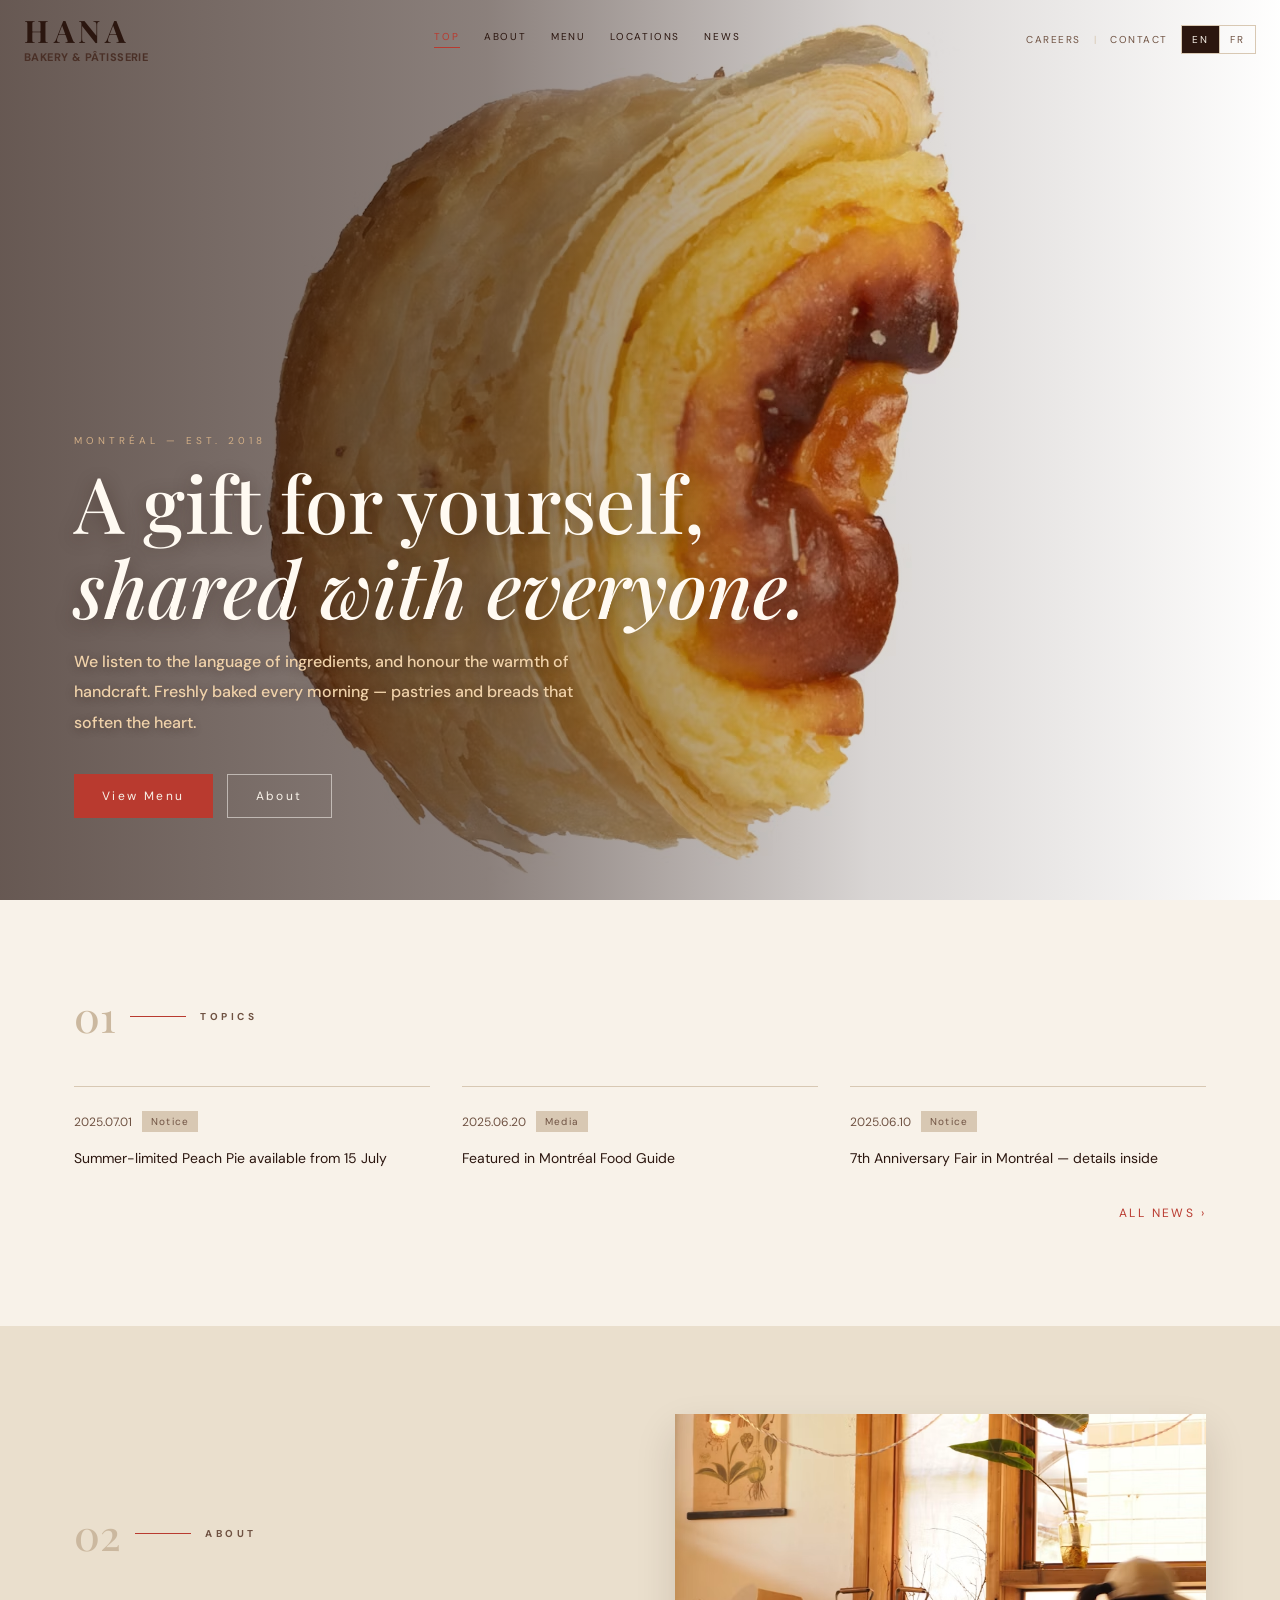
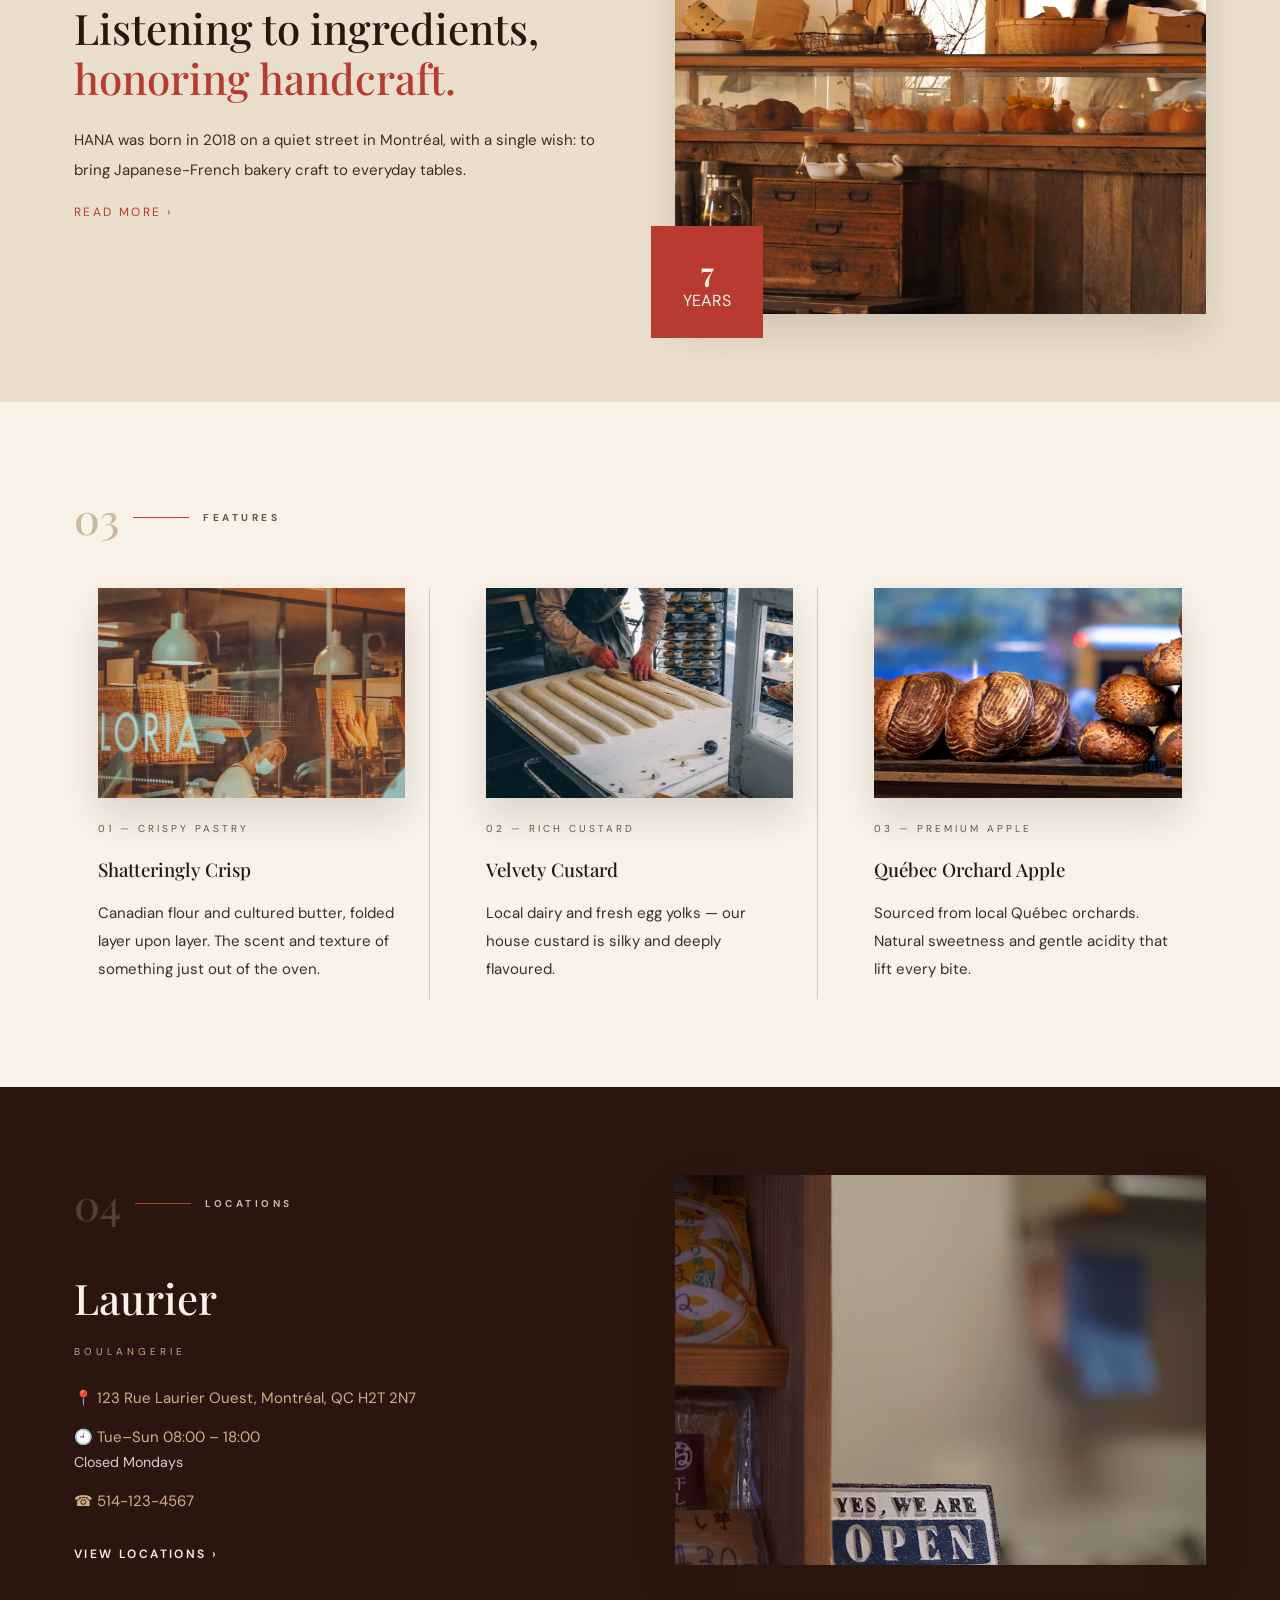
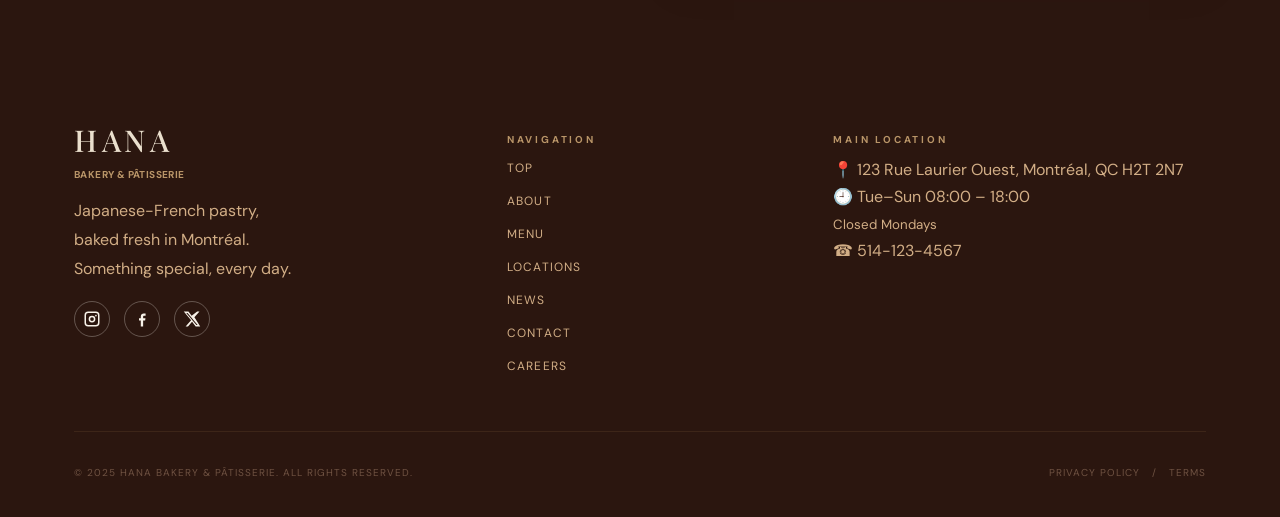
==== index.html @ a5f07db3 "first commit" ====
<!doctype html>
<html lang="en">
<head>
  <meta charset="UTF-8" />
  <meta name="viewport" content="width=device-width, initial-scale=1.0" />

  <title>Home | HANA Bakery & Pâtisserie</title>

  <link rel="preconnect" href="https://fonts.googleapis.com" />
  <link rel="preconnect" href="https://fonts.gstatic.com" crossorigin />

  <link
    href="https://fonts.googleapis.com/css2?family=DM+Sans:wght@400;500;700&family=Playfair+Display:wght@500;600;700&display=swap"
    rel="stylesheet"
  />

  <link rel="stylesheet" href="css/style.css?v=20260708" />
</head>

<body>
  <header class="site-header" id="siteHeader">
    <div class="header-inner">
      <a class="logo" href="index.html" aria-label="HANA home">
        <span>HANA</span>
        <small>BAKERY &amp; PÂTISSERIE</small>
      </a>

      <nav class="desktop-nav" aria-label="Main navigation">
        <a class="active" href="index.html">TOP</a>
        <a href="about.html">ABOUT</a>
        <a href="menu.html">MENU</a>
        <a href="shop.html">LOCATIONS</a>
        <a href="news.html">NEWS</a>
      </nav>

      <div class="header-actions">
        <a href="recruit.html">CAREERS</a>
        <span class="sep">|</span>
        <a href="contact.html">CONTACT</a>

        <div class="lang-switch">
          <button class="active" type="button">EN</button>
          <button type="button">FR</button>
        </div>
      </div>

      <button class="hamburger" id="hamburger" type="button" aria-label="Open menu">
        ☰
      </button>
    </div>

    <nav class="mobile-nav" id="mobileNav" aria-label="Mobile navigation">
      <a class="active" href="index.html">TOP</a>
      <a href="about.html">ABOUT</a>
      <a href="menu.html">MENU</a>
      <a href="shop.html">LOCATIONS</a>
      <a href="news.html">NEWS</a>
      <a href="contact.html">CONTACT</a>
      <a href="recruit.html">CAREERS</a>
    </nav>
  </header>

  <main>
    <section class="hero page-hero tall">
      <img src="images/hero.jpg" alt="HANA signature apple pie" />

      <div class="hero-overlay"></div>

      <div class="hero-content light">
        <p class="eyebrow">MONTRÉAL — EST. 2018</p>

        <h1>
          A gift for yourself,<br />
          <em>shared with everyone.</em>
        </h1>

        <p class="subcopy">
          We listen to the language of ingredients, and honour the warmth of
          handcraft. Freshly baked every morning — pastries and breads that
          soften the heart.
        </p>

        <div class="buttons">
          <a class="btn" href="menu.html">View Menu</a>
          <a class="btn ghost" href="about.html">About</a>
        </div>
      </div>
    </section>

    <section class="section">
      <div class="container">
        <div class="section-label">
          <span class="num">01</span>
          <span class="line"></span>
          <span class="label">TOPICS</span>
        </div>

        <div class="grid-3 topics">
          <article>
            <div class="meta">
              <span>2025.07.01</span>
              <span class="badge">Notice</span>
            </div>

            <p>Summer-limited Peach Pie available from 15 July</p>
          </article>

          <article>
            <div class="meta">
              <span>2025.06.20</span>
              <span class="badge">Media</span>
            </div>

            <p>Featured in “Food &amp; Living” June issue</p>
          </article>

          <article>
            <div class="meta">
              <span>2025.06.10</span>
              <span class="badge">Notice</span>
            </div>

            <p>7th Anniversary Fair in Montréal — details inside</p>
          </article>
        </div>

        <p class="right">
          <a class="link" href="news.html">ALL NEWS ›</a>
        </p>
      </div>
    </section>

    <section class="section alt">
      <div class="container grid-2">
        <div>
          <div class="section-label">
            <span class="num">02</span>
            <span class="line"></span>
            <span class="label">ABOUT</span>
          </div>

          <h2>
            Listening to ingredients,<br />
            <span class="red">honoring handcraft.</span>
          </h2>

          <p class="text-block">
            HANA was born in 2018 on a quiet street in Montréal, with a
            single wish: to bring Japanese-French bakery craft to everyday tables.
          </p>

          <a class="link" href="about.html">READ MORE ›</a>
        </div>

        <div class="about-image">
          <img src="images/interior.jpg" alt="HANA interior" />

          <div class="years">
            <span>
              <strong>7</strong>
              YEARS
            </span>
          </div>
        </div>
      </div>
    </section>

    <section class="section">
      <div class="container">
        <div class="section-label">
          <span class="num">03</span>
          <span class="line"></span>
          <span class="label">FEATURES</span>
        </div>

        <div class="grid-3 feature-grid">
          <article class="feature">
            <img src="images/pastry.jpg" alt="Shatteringly Crisp" />

            <p class="small">01 — CRISPY PASTRY</p>

            <h3>Shatteringly Crisp</h3>

            <p>
              Canadian flour and cultured butter, folded layer upon layer. The
              scent and texture of something just out of the oven.
            </p>
          </article>

          <article class="feature">
            <img src="images/making.jpg" alt="Velvety Custard" />

            <p class="small">02 — RICH CUSTARD</p>

            <h3>Velvety Custard</h3>

            <p>
              Local dairy and fresh egg yolks — our house custard is silky,
              smooth, and deeply flavoured.
            </p>
          </article>

          <article class="feature">
            <img src="images/bread.jpg" alt="Québec Orchard Apple" />

            <p class="small">03 — ORCHARD APPLE</p>

            <h3>Québec Orchard Apple</h3>

            <p>
              Sourced from local Québec orchards. Natural sweetness and gentle
              acidity that lift every bite.
            </p>
          </article>
        </div>
      </div>
    </section>

    <section class="section dark shop-dark">
      <div class="container grid-2">
        <div>
          <div class="section-label">
            <span class="num">04</span>
            <span class="line"></span>
            <span class="label">LOCATIONS</span>
          </div>

          <h2>Laurier</h2>

          <p class="eyebrow">BOULANGERIE</p>

          <ul class="shop-list">
            <li>📍 123 Rue Laurier Ouest, Montréal, QC H2T 2N7</li>

            <li>
              🕘 Tue–Sun 08:00 – 18:00<br />
              <small>Closed Mondays</small>
            </li>

            <li>☎ 514-123-4567</li>
          </ul>

          <a class="link light-link" href="shop.html">VIEW LOCATIONS ›</a>
        </div>

        <img src="images/shop.jpg" alt="HANA Laurier bakery in Montréal" />
      </div>
    </section>
  </main>

  <footer class="site-footer">
    <div class="container">
      <div class="footer-grid">
        <div>
          <h2>HANA</h2>

          <p class="tagline">BAKERY &amp; PÂTISSERIE</p>

          <p class="footer-copy">
            Japanese-French pastry,<br />
            baked fresh in Montréal.<br />
            Something special, every day.
          </p>

          <div class="socials">
            <a href="#" aria-label="Instagram" class="social-link">
              <svg viewBox="0 0 24 24" aria-hidden="true">
                <path d="M7 2h10a5 5 0 0 1 5 5v10a5 5 0 0 1-5 5H7a5 5 0 0 1-5-5V7a5 5 0 0 1 5-5zm0 2a3 3 0 0 0-3 3v10a3 3 0 0 0 3 3h10a3 3 0 0 0 3-3V7a3 3 0 0 0-3-3H7zm5 3.5A4.5 4.5 0 1 1 7.5 12 4.5 4.5 0 0 1 12 7.5zm0 2A2.5 2.5 0 1 0 14.5 12 2.5 2.5 0 0 0 12 9.5zm5.25-3.1a1.1 1.1 0 1 1-1.1 1.1 1.1 1.1 0 0 1 1.1-1.1z"/>
              </svg>
            </a>
          
            <a href="#" aria-label="Facebook" class="social-link">
              <svg viewBox="0 0 24 24" aria-hidden="true">
                <path d="M13.5 22v-8h2.7l.4-3h-3.1V9.1c0-.9.3-1.6 1.6-1.6h1.7V4.8c-.3 0-1.3-.1-2.4-.1-2.4 0-4 1.5-4 4.2V11H8v3h2.4v8z"/>
              </svg>
            </a>
          
            <a href="#" aria-label="X" class="social-link">
              <svg viewBox="0 0 24 24" aria-hidden="true">
                <path d="M18.9 2H22l-6.8 7.8L23 22h-6.1l-4.8-6.3L6.6 22H3.5l7.3-8.4L1 2h6.2l4.3 5.7L18.9 2zm-1.1 18h1.7L6.1 3.9H4.3z"/>
              </svg>
            </a>
          </div>        </div>

        <div>
          <p class="footer-heading">NAVIGATION</p>

          <ul class="footer-links">
            <li>
              <a href="index.html">TOP</a>
            </li>
            <li>
              <a href="about.html">ABOUT</a>
            </li>
            <li>
              <a href="menu.html">MENU</a>
            </li>
            <li>
              <a href="shop.html">LOCATIONS</a>
            </li>
            <li>
              <a href="news.html">NEWS</a>
            </li>
            <li>
              <a href="contact.html">CONTACT</a>
            </li>
            <li>
              <a href="recruit.html">CAREERS</a>
            </li>
          </ul>
        </div>

        <div>
          <p class="footer-heading">MAIN LOCATION</p>

          <ul class="shop-info">
            <li>📍 123 Rue Laurier Ouest, Montréal, QC H2T 2N7</li>

            <li>
              🕘 Tue–Sun 08:00 – 18:00<br />
              <small>Closed Mondays</small>
            </li>

            <li>☎ 514-123-4567</li>
          </ul>
        </div>
      </div>

      <div class="footer-bottom">
        <p>© 2025 HANA BAKERY &amp; PÂTISSERIE. ALL RIGHTS RESERVED.</p>
        <p>PRIVACY POLICY &nbsp; / &nbsp; TERMS</p>
      </div>
    </div>
  </footer>

  <script src="js/script.js?v=20260708"></script>
</body>
</html>
---- css/style.css ----
:root {
  --dark: #2b160f;
  --red: #b93a2f;
  --red2: #982d24;
  --cream: #f8f2e9;
  --beige: #eadfcd;
  --line: #d8c8b3;
  --tan: #d2ae86;
  --muted: #6f5242;
  --text: #3f2b24;
  --shadow: 0 18px 38px rgba(44, 24, 16, 0.14);
}
* {
  box-sizing: border-box;
}
html {
  scroll-behavior: smooth;
}
body {
  margin: 0;
  background: var(--cream);
  color: var(--dark);
  font-family: "DM Sans", Arial, sans-serif;
}
a {
  color: inherit;
  text-decoration: none;
}
button,
input,
textarea {
  font: inherit;
}
img {
  display: block;
  max-width: 100%;
}
h1,
h2,
h3 {
  font-family: "Playfair Display", Georgia, serif;
  font-weight: 500;
}
h2 {
  font-size: clamp(28px, 4vw, 42px);
  line-height: 1.18;
  margin: 0 0 22px;
}
.container {
  max-width: 1180px;
  margin: auto;
  padding: 0 24px;
}
.content-narrow {
  max-width: 980px;
  margin: auto;
  padding: 0 24px;
}
.right {
  text-align: right;
}
.red {
  color: var(--red);
}
.site-header {
  position: fixed;
  inset: 0 0 auto 0;
  z-index: 50;
  transition: 0.35s;
}
.site-header.scrolled {
  background: rgba(250, 246, 240, 0.96);
  box-shadow: 0 4px 18px rgba(44, 24, 16, 0.08);
  backdrop-filter: blur(8px);
}
.header-inner {
  height: 78px;
  max-width: 1280px;
  margin: auto;
  padding: 0 24px;
  display: flex;
  align-items: center;
  justify-content: space-between;
  gap: 22px;
}
.logo {
  line-height: 1;
}
.logo span {
  display: block;
  font-family: "Playfair Display", Georgia, serif;
  font-size: 31px;
  font-weight: 700;
  letter-spacing: 0.15em;
}
.logo small {
  display: block;
  margin-top: 6px;
  color: #4a3027;
  font-size: 11px;
  font-weight: 700;
  letter-spacing: 0.22em;
}
.desktop-nav {
  display: flex;
  align-items: center;
  gap: 24px;
}
.desktop-nav a,
.mobile-nav a {
  font-size: 10px;
  letter-spacing: 0.18em;
  border-bottom: 1px solid transparent;
  padding-bottom: 4px;
}
.desktop-nav a.active,
.desktop-nav a:hover,
.mobile-nav a.active {
  color: var(--red);
  border-color: var(--red);
}
.header-actions {
  display: flex;
  align-items: center;
  gap: 13px;
  color: var(--muted);
  font-size: 10px;
  letter-spacing: 0.15em;
}
.header-actions a:hover {
  color: var(--dark);
}
.sep {
  color: var(--line);
}
.lang-switch {
  display: flex;
  border: 1px solid var(--line);
  overflow: hidden;
}
.lang-switch button {
  font-size: 10px;
  letter-spacing: 0.2em;
  color: var(--muted);
  padding: 7px 10px;
  border: 0;
  background: transparent;
}
.lang-switch button + button {
  border-left: 1px solid var(--line);
}
.lang-switch button.active {
  background: var(--dark);
  color: var(--cream);
}
.hamburger {
  display: none;
  border: 0;
  background: transparent;
  font-size: 28px;
  color: var(--dark);
}
.mobile-nav {
  display: none;
  background: var(--cream);
  border-top: 1px solid var(--line);
  padding: 22px 32px;
  flex-direction: column;
  gap: 18px;
}
.mobile-nav.open {
  display: flex;
}
.page-main {
  padding-top: 78px;
}
.page-hero {
  position: relative;
  height: 270px;
  background: var(--line);
  overflow: hidden;
}
.page-hero.tall {
  height: 100vh;
  min-height: 620px;
  max-height: 900px;
}
.page-hero img {
  width: 100%;
  height: 100%;
  object-fit: cover;
}
.page-hero::after {
  content: "";
  position: absolute;
  inset: 0;
  background: linear-gradient(
    180deg,
    rgba(44, 24, 16, 0.08) 0%,
    rgba(44, 24, 16, 0.22) 45%,
    rgba(44, 24, 16, 0.38) 100%
  );
  pointer-events: none;
}
.page-hero.tall::after {
  display: none;
}
.hero-overlay {
  position: absolute;
  inset: 0;
  background:
    linear-gradient(
      90deg,
      rgba(44, 24, 16, 0.72) 0%,
      rgba(44, 24, 16, 0.55) 38%,
      rgba(44, 24, 16, 0.18) 68%,
      rgba(250, 246, 240, 0.08) 100%
    );
}
.hero-content {
  position: absolute;
  inset: auto 0 0 0;
  max-width: 1180px;
  margin: auto;
  padding: 0 24px 82px;
}
.hero-content.light p,
.hero-content.light h1 {
  color: var(--cream);
}
.eyebrow {
  font-size: 10px;
  letter-spacing: 0.4em;
  color: var(--muted);
  margin: 0 0 13px;
}
.hero-content.light .eyebrow {
  color: var(--tan);
}
h1 {
  font-size: clamp(42px, 7vw, 78px);
  line-height: 1.08;
  margin: 0 0 18px;
}
.hero-content.light h1 {
  color: #fffaf2;
  text-shadow: 0 4px 18px rgba(44, 24, 16, 0.38);
}
.hero h1 em {
  color: #fffaf2;
}
.subcopy {
  max-width: 520px;
  color: #f0d2aa !important;
  line-height: 1.9;
  font-size: 16px;
  font-weight: 500;
  text-shadow: 0 2px 8px rgba(44, 24, 16, 0.35);
}
.buttons {
  display: flex;
  gap: 14px;
  flex-wrap: wrap;
  margin-top: 36px;
}
.btn {
  display: inline-flex;
  align-items: center;
  gap: 8px;
  background: var(--red);
  color: var(--cream);
  padding: 13px 28px;
  font-size: 12px;
  letter-spacing: 0.2em;
  border: 0;
  text-decoration: none;
  transition: 0.25s;
}
.btn:hover {
  background: var(--red2);
  transform: translateY(-1px);
}
.btn.ghost {
  background: transparent;
  border: 1px solid rgba(250, 246, 240, 0.55);
}
.section {
  padding: 88px 0;
}
.section.alt {
  background: var(--beige);
}
.section.dark {
  background: var(--dark);
  color: var(--cream);
}
.section-label {
  display: flex;
  align-items: center;
  gap: 14px;
  margin-bottom: 42px;
}
.section-label .num {
  font-family: "Playfair Display", Georgia, serif;
  font-size: 42px;
  color: #cbb89f;
  font-weight: 500;
}
.section.dark .section-label .num {
  color: rgba(250, 246, 240, 0.18);
}
.section.dark .section-label .label {
  color: rgba(250, 246, 240, 0.72);
  font-weight: 700;
}
.section.dark .eyebrow {
  color: #c8a57f;
}
.section-label .line {
  height: 1px;
  width: 56px;
  background: var(--red);
}
.section-label .label {
  font-size: 10px;
  letter-spacing: 0.35em;
  color: var(--muted);
  font-weight: 700;
}
.grid-2 {
  display: grid;
  grid-template-columns: 1fr 1fr;
  gap: 70px;
  align-items: center;
}
.grid-3 {
  display: grid;
  grid-template-columns: repeat(3, 1fr);
  gap: 32px;
}
.topics article,
.menu-card {
  border-top: 1px solid var(--line);
  padding-top: 24px;
  transition: 0.25s;
}
.topics article:hover,
.menu-card:hover {
  border-color: var(--red);
  transform: translateY(-2px);
}
.meta {
  display: flex;
  gap: 10px;
  align-items: center;
  color: var(--muted);
  font-size: 12px;
  flex-wrap: wrap;
}
.badge {
  display: inline-block;
  font-size: 10px;
  letter-spacing: 0.12em;
  background: var(--line);
  color: var(--muted);
  padding: 4px 9px;
}
.red-badge {
  background: var(--red);
  color: var(--cream);
}
.topics p {
  font-size: 14px;
  line-height: 1.75;
}
.link {
  display: inline-flex;
  align-items: center;
  gap: 8px;
  color: var(--red);
  font-size: 12px;
  letter-spacing: 0.2em;
  text-decoration: none;
  border-bottom: 1px solid transparent;
}
.link:hover {
  border-color: var(--red);
}
.light-link {
  color: var(--cream);
  font-weight: 600;
  letter-spacing: 0.2em;
}
.light-link:hover {
  color: #f3d7ba;
  border-color: #f3d7ba;
}
.about-image {
  position: relative;
}
.about-image img,
.section img {
  border-radius: 0;
  box-shadow: var(--shadow);
}
.about-image img {
  height: 500px;
  width: 100%;
  object-fit: cover;
}
.years {
  position: absolute;
  bottom: -24px;
  left: -24px;
  width: 112px;
  height: 112px;
  background: var(--red);
  display: grid;
  place-items: center;
  color: var(--cream);
  text-align: center;
}
.years strong {
  font-family: "Playfair Display", Georgia, serif;
  font-size: 28px;
  display: block;
}
.feature {
  padding: 0 24px;
}
.feature:not(:last-child) {
  border-right: 1px solid var(--line);
}
.feature img {
  height: 210px;
  width: 100%;
  object-fit: cover;
  margin-bottom: 22px;
}
.feature .small {
  font-size: 10px;
  letter-spacing: 0.3em;
  color: var(--muted);
}
.feature p,
.value-card p,
.team-card p,
.job-card p,
.menu-card p {
  color: var(--text);
  line-height: 1.85;
  font-size: 15px;
}
.shop-dark img {
  height: 390px;
  width: 100%;
  object-fit: cover;
  opacity: 0.9;
}
.shop-list {
  list-style: none;
  padding: 0;
  margin: 28px 0;
  color: var(--tan);
  line-height: 1.85;
  font-size: 15px;
}
.shop-list li {
  margin: 13px 0;
}
.shop-list small {
  color: rgba(250, 246, 240, 0.82);
  font-size: 0.95em;
}
.shop-list.light {
  color: var(--text);
}
.page-title {
  position: absolute;
  inset: auto 0 0 0;
  max-width: 1180px;
  margin: auto;
  padding: 0 24px 38px;
  z-index: 1;
}
.page-title h1 {
  font-size: clamp(34px, 5vw, 56px);
  color: var(--cream);
  text-shadow: 0 2px 10px rgba(44, 24, 16, 0.35);
}
.page-title .eyebrow {
  color: rgba(250, 246, 240, 0.88);
  text-shadow: 0 1px 6px rgba(44, 24, 16, 0.25);
}
.text-block {
  line-height: 2;
  color: var(--text);
  font-size: 15px;
}
.text-block p {
  margin: 0 0 16px;
}
.value-card,
.job-card {
  border-top: 2px solid var(--red);
  padding: 24px;
  background: rgba(255, 255, 255, 0.2);
}
.value-card .value-num {
  font-family: "Playfair Display", Georgia, serif;
  font-size: 34px;
  color: var(--line);
  margin: 0;
}
.team-card {
  display: flex;
  gap: 22px;
  align-items: flex-start;
}
.team-card img {
  width: 112px;
  height: 112px;
  object-fit: cover;
  flex: 0 0 auto;
}
.tabs {
  position: sticky;
  top: 78px;
  background: var(--cream);
  border-bottom: 1px solid var(--line);
  z-index: 20;
  overflow-x: auto;
}
.tabs-inner {
  max-width: 980px;
  margin: auto;
  display: flex;
  padding: 0 24px;
}
.tabs button {
  white-space: nowrap;
  padding: 16px 20px;
  border: 0;
  border-bottom: 2px solid transparent;
  color: var(--muted);
  font-size: 10px;
  letter-spacing: 0.18em;
  background: transparent;
  cursor: pointer;
}
.tabs button.active {
  border-color: var(--red);
  color: var(--red);
}
.menu-category {
  display: none;
}
.menu-category.active {
  display: block;
} /* JS controls active menu category */
.menu-grid {
  display: grid;
  grid-template-columns: 1fr 1fr;
  gap: 34px;
}
.menu-card {
  display: flex;
  gap: 20px;
}
.menu-card img {
  width: 108px;
  height: 108px;
  object-fit: cover;
  flex: 0 0 auto;
  box-shadow: none;
}
.menu-card h3 {
  margin: 0;
  font-size: 18px;
}
.price {
  color: var(--red);
  font-weight: 700;
}
.menu-head {
  display: flex;
  justify-content: space-between;
  gap: 14px;
}
.note {
  white-space: pre-line;
  color: var(--muted);
  font-size: 12px;
  line-height: 1.8;
  margin-top: 46px;
}
.shops {
  display: grid;
  gap: 64px;
}
.shop-row {
  display: grid;
  grid-template-columns: 1fr 1fr;
  gap: 40px;
  align-items: center;
}
.shop-row:nth-child(even) .shop-photo {
  order: 2;
}
.shop-row img {
  height: 290px;
  width: 100%;
  object-fit: cover;
}
.news-filters {
  display: flex;
  gap: 8px;
  flex-wrap: wrap;
  margin-bottom: 42px;
}
.news-filters button {
  padding: 8px 16px;
  background: var(--line);
  color: var(--muted);
  font-size: 12px;
  letter-spacing: 0.12em;
  border: 0;
  cursor: pointer;
}
.news-filters button.active {
  background: var(--dark);
  color: var(--cream);
}
.news-list {
  list-style: none;
  padding: 0;
  margin: 0;
  border-top: 1px solid var(--line);
}
.news-list li {
  display: grid;
  grid-template-columns: 230px 1fr;
  gap: 22px;
  padding: 22px 0;
  border-bottom: 1px solid var(--line);
}
.contact-list {
  list-style: none;
  margin: 28px 0 0;
  padding: 0;
  border-top: 1px solid var(--line);
}
.contact-list li {
  display: flex;
  justify-content: space-between;
  gap: 24px;
  border-bottom: 1px solid var(--line);
  padding: 16px 0;
  color: var(--text);
}
.form-card {
  background: var(--beige);
  padding: 32px;
  box-shadow: var(--shadow);
  display: grid;
  gap: 18px;
}
.form-card label {
  display: grid;
  gap: 8px;
  color: var(--muted);
  font-size: 12px;
  letter-spacing: 0.08em;
}
.form-card input,
.form-card textarea {
  width: 100%;
  border: 1px solid var(--line);
  background: var(--cream);
  padding: 13px;
  color: var(--dark);
  outline: none;
}
.form-card input:focus,
.form-card textarea:focus {
  border-color: var(--red);
}
.site-footer {
  background: var(--dark);
  color: var(--beige);
  padding: 70px 0 28px;
}
.footer-grid {
  display: grid;
  grid-template-columns: 1.4fr 1fr 1.4fr;
  gap: 60px;
}
.site-footer h2 {
  font-size: 30px;
  letter-spacing: 0.15em;
  margin: 0;
}
.tagline,
.footer-heading {
  font-size: 10px;
  letter-spacing: 0.28em;
  color: #b99568;
  font-weight: 700;
}
.footer-copy {
  white-space: pre-line;
  color: var(--tan);
  line-height: 1.8;
}
.socials {
  display: flex;
  align-items: center;
  gap: 14px;
  margin-top: 18px;
}

.social-link {
  display: inline-flex;
  align-items: center;
  justify-content: center;
  width: 36px;
  height: 36px;
  border: 1px solid rgba(250, 246, 240, 0.28);
  border-radius: 50%;
  color: var(--cream);
  transition: 0.3s ease;
}

.social-link svg {
  width: 18px;
  height: 18px;
  fill: currentColor;
}

.social-link:hover {
  background: rgba(250, 246, 240, 0.1);
  border-color: rgba(250, 246, 240, 0.65);
  color: #f3d7ba;
  transform: translateY(-2px);
}

.footer-links a {
  color: #d2ae86;
  text-decoration: none;
  font-size: 12px;
  letter-spacing: 0.1em;
}
.footer-links {
  list-style: none;
  padding: 0;
  margin: 0;
  display: grid;
  gap: 12px;
}
.shop-info {
  list-style: none;
  padding: 0;
  margin: 0;
  color: #d2ae86;
  line-height: 1.7;
}
.footer-bottom {
  border-top: 1px solid #3d2518;
  margin-top: 56px;
  padding-top: 24px;
  display: flex;
  justify-content: space-between;
  gap: 20px;
  color: var(--muted);
  font-size: 10px;
  letter-spacing: 0.1em;
}
@media (max-width: 920px) {
  .desktop-nav,
  .header-actions {
    display: none;
  }
  .hamburger {
    display: block;
  }
  .header-inner {
    height: 68px;
    padding: 0 18px;
  }
  .page-main {
    padding-top: 68px;
  }
  .logo span {
    font-size: 26px;
  }
  .page-hero.tall {
    min-height: 640px;
  }
  .hero-content {
    padding: 0 28px 70px;
  }
  .section {
    padding: 68px 0;
  }
  .grid-2,
  .grid-3,
  .menu-grid,
  .shop-row,
  .footer-grid {
    grid-template-columns: 1fr;
  }
  .feature {
    padding: 32px 0;
    border-right: 0 !important;
    border-bottom: 1px solid var(--line);
  }
  .about-image img {
    height: 390px;
  }
  .years {
    display: none;
  }
  .menu-card {
    gap: 16px;
  }
  .news-list li {
    grid-template-columns: 1fr;
    gap: 8px;
  }
  .shop-row:nth-child(even) .shop-photo {
    order: 0;
  }
  .footer-bottom {
    flex-direction: column;
  }
  .tabs {
    top: 68px;
  }
  .contact-list li {
    display: block;
  }
  .form-card {
    padding: 24px;
  }
  .team-card {
    display: block;
  }
  .team-card img {
    margin-bottom: 18px;
  }
}

/* Montréal localization adjustments */
.logo small,
.tagline {
  letter-spacing: 0.04em;
}

.shop-info li,
.shop-list li {
  line-height: 1.7;
}


/* Montréal locations page */
.shop-description {
  max-width: 520px;
  margin: 14px 0 22px;
  color: rgba(58, 31, 22, 0.72);
  font-size: 0.98rem;
  line-height: 1.8;
}

.logo small {
  letter-spacing: 0.04em;
}

.shop-info li {
  line-height: 1.7;
}

@media (max-width: 768px) {
  .shop-description {
    font-size: 0.92rem;
    line-height: 1.7;
  }
}
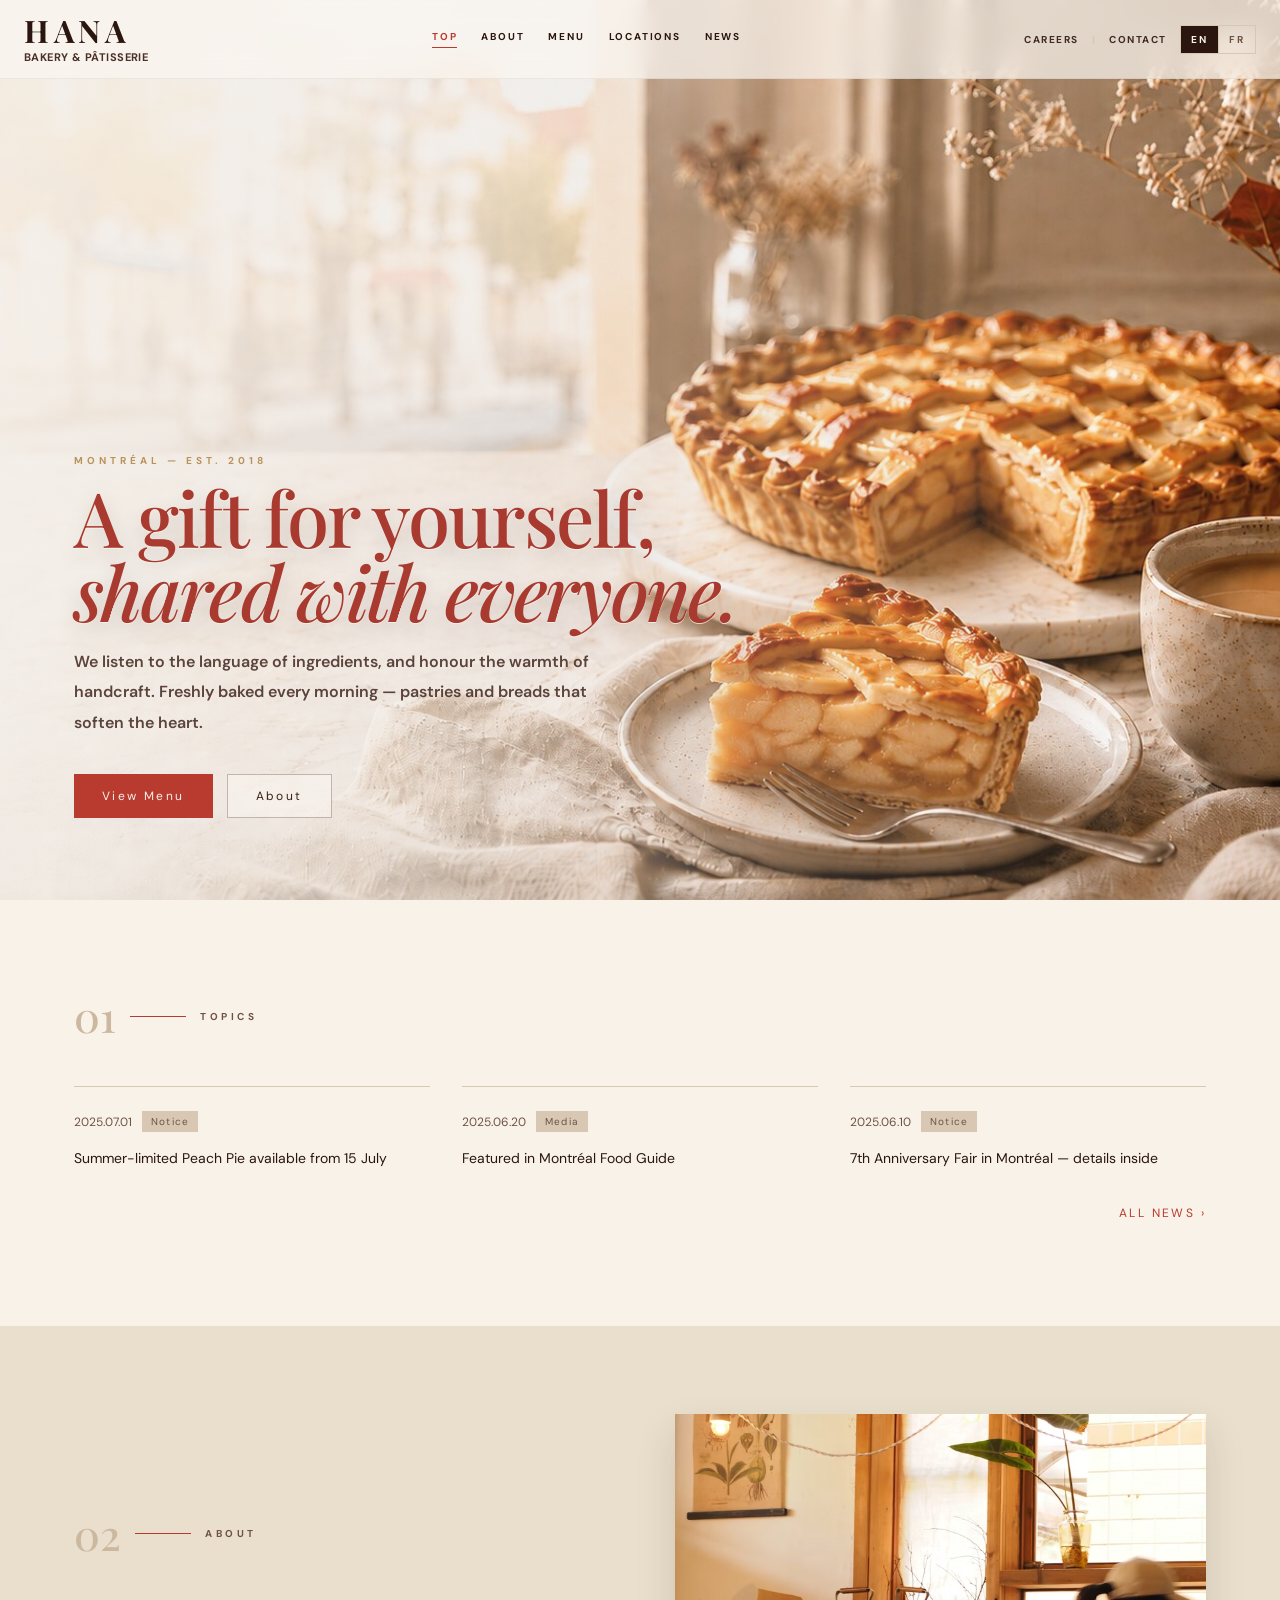
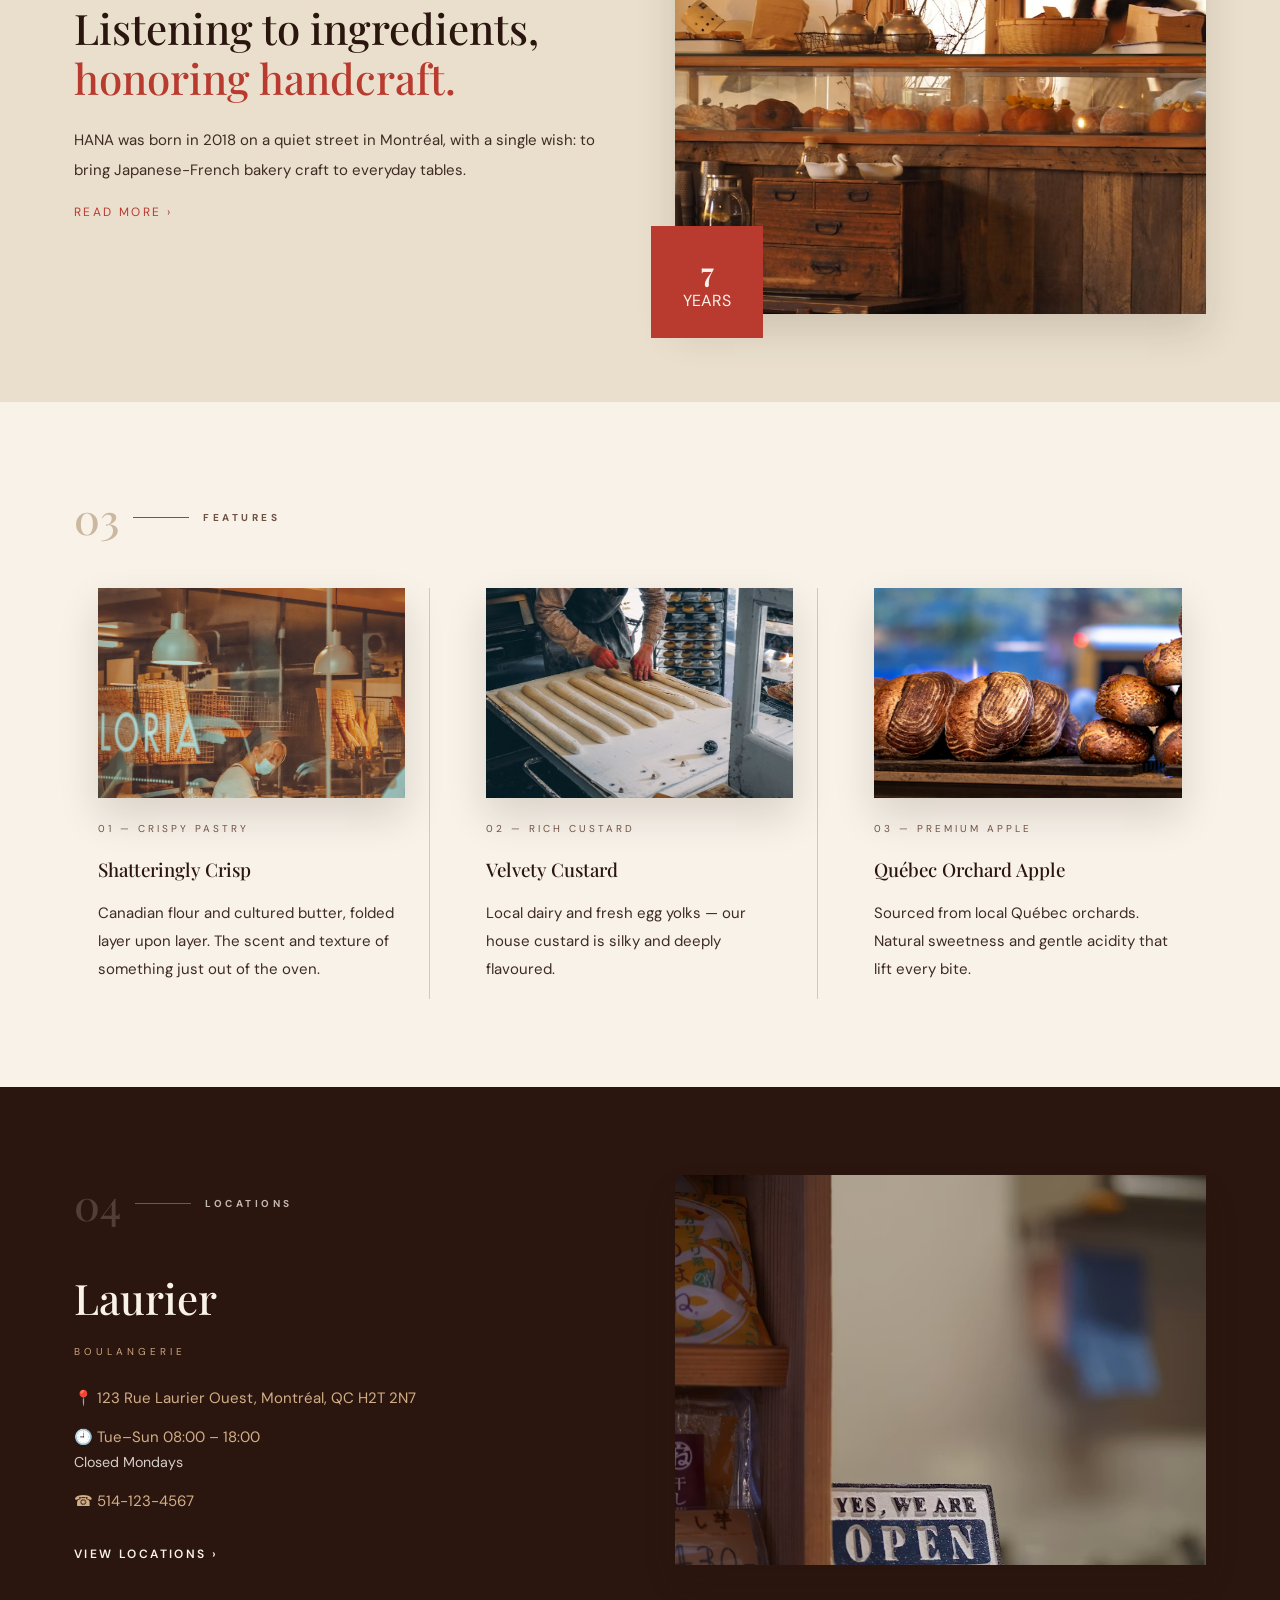
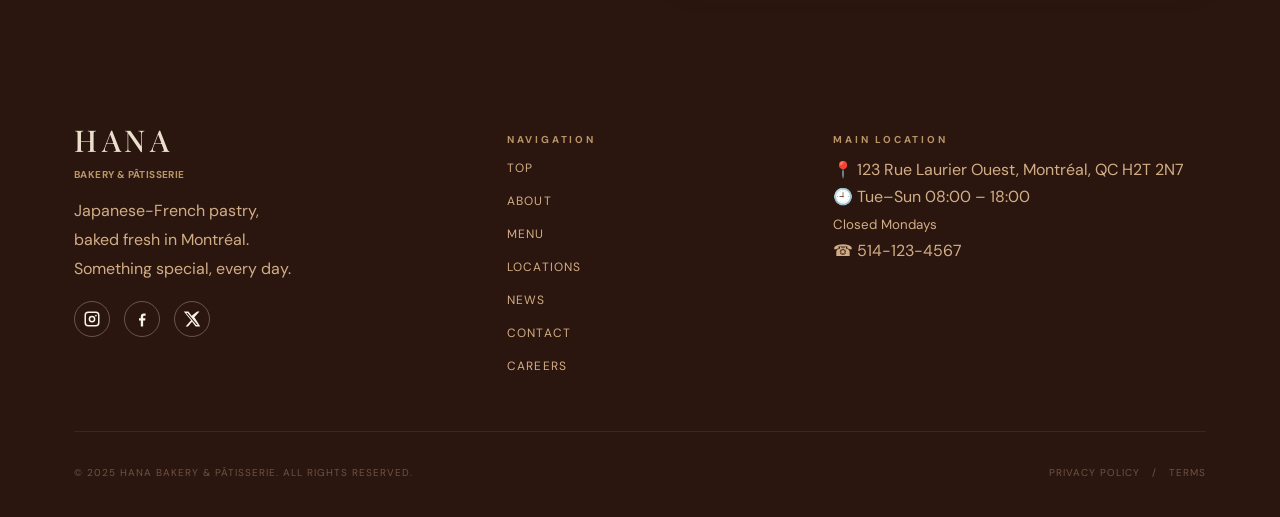
==== commit 5dc7acdb: "hero変更、ハンバーガーメニューの調整" ====
--- a/index.html
+++ b/index.html
@@ -44,10 +44,18 @@
         </div>
       </div>
 
-      <button class="hamburger" id="hamburger" type="button" aria-label="Open menu">
-        ☰
-      </button>
-    </div>
+      <button
+      class="hamburger"
+      id="hamburger"
+      type="button"
+      aria-label="Open menu"
+      aria-expanded="false"
+    >
+      <span></span>
+      <span></span>
+      <span></span>
+    </button>    
+  </div>
 
     <nav class="mobile-nav" id="mobileNav" aria-label="Mobile navigation">
       <a class="active" href="index.html">TOP</a>
--- a/css/style.css
+++ b/css/style.css
@@ -67,6 +67,10 @@
   inset: 0 0 auto 0;
   z-index: 50;
   transition: 0.35s;
+  background: rgba(250, 246, 240, 0.72);
+  backdrop-filter: blur(12px);
+  -webkit-backdrop-filter: blur(12px);
+  border-bottom: 1px solid rgba(58, 31, 22, 0.06);
 }
 .site-header.scrolled {
   background: rgba(250, 246, 240, 0.96);
@@ -112,6 +116,7 @@
   letter-spacing: 0.18em;
   border-bottom: 1px solid transparent;
   padding-bottom: 4px;
+  font-weight: 700;
 }
 .desktop-nav a.active,
 .desktop-nav a:hover,
@@ -123,9 +128,10 @@
   display: flex;
   align-items: center;
   gap: 13px;
-  color: var(--muted);
+  color: var(--text);
   font-size: 10px;
   letter-spacing: 0.15em;
+  font-weight: 700;
 }
 .header-actions a:hover {
   color: var(--dark);
@@ -155,21 +161,131 @@
 }
 .hamburger {
   display: none;
+  width: 34px;
+  height: 28px;
+  position: relative;
   border: 0;
   background: transparent;
-  font-size: 28px;
-  color: var(--dark);
-}
+  padding: 0;
+  cursor: pointer;
+  z-index: 80;
+}
+
+.hamburger span {
+  display: block;
+  width: 100%;
+  height: 2px;
+  position: absolute;
+  left: 0;
+  background: var(--dark);
+  border-radius: 999px;
+  transition:
+    transform 0.35s ease,
+    opacity 0.25s ease,
+    top 0.35s ease;
+}
+
+.hamburger span:nth-child(1) {
+  top: 4px;
+}
+
+.hamburger span:nth-child(2) {
+  top: 13px;
+}
+
+.hamburger span:nth-child(3) {
+  top: 22px;
+}
+
+.hamburger.active span:nth-child(1) {
+  top: 13px;
+  transform: rotate(45deg);
+}
+
+.hamburger.active span:nth-child(2) {
+  opacity: 0;
+}
+
+.hamburger.active span:nth-child(3) {
+  top: 13px;
+  transform: rotate(-45deg);
+}
+
 .mobile-nav {
-  display: none;
-  background: var(--cream);
-  border-top: 1px solid var(--line);
-  padding: 22px 32px;
+  display: flex;
+  position: fixed;
+  top: 78px;
+  left: 0;
+  width: 100%;
   flex-direction: column;
   gap: 18px;
-}
+  padding: 28px 32px 34px;
+  background: rgba(250, 246, 240, 0.96);
+  border-top: 1px solid var(--line);
+  box-shadow: 0 18px 38px rgba(44, 24, 16, 0.12);
+  backdrop-filter: blur(14px);
+  -webkit-backdrop-filter: blur(14px);
+  transform: translateY(-18px);
+  opacity: 0;
+  visibility: hidden;
+  pointer-events: none;
+  transition:
+    transform 0.35s ease,
+    opacity 0.3s ease,
+    visibility 0.3s ease;
+  z-index: 60;
+}
+
 .mobile-nav.open {
-  display: flex;
+  transform: translateY(0);
+  opacity: 1;
+  visibility: visible;
+  pointer-events: auto;
+}
+
+.mobile-nav a {
+  font-size: 12px;
+  letter-spacing: 0.2em;
+  padding: 8px 0;
+  transform: translateY(-8px);
+  opacity: 0;
+  transition:
+    transform 0.35s ease,
+    opacity 0.35s ease,
+    color 0.25s ease;
+}
+
+.mobile-nav.open a {
+  transform: translateY(0);
+  opacity: 1;
+}
+
+.mobile-nav.open a:nth-child(1) {
+  transition-delay: 0.05s;
+}
+
+.mobile-nav.open a:nth-child(2) {
+  transition-delay: 0.1s;
+}
+
+.mobile-nav.open a:nth-child(3) {
+  transition-delay: 0.15s;
+}
+
+.mobile-nav.open a:nth-child(4) {
+  transition-delay: 0.2s;
+}
+
+.mobile-nav.open a:nth-child(5) {
+  transition-delay: 0.25s;
+}
+
+.mobile-nav.open a:nth-child(6) {
+  transition-delay: 0.3s;
+}
+
+.mobile-nav.open a:nth-child(7) {
+  transition-delay: 0.35s;
 }
 .page-main {
   padding-top: 78px;
@@ -211,10 +327,16 @@
   background:
     linear-gradient(
       90deg,
-      rgba(44, 24, 16, 0.72) 0%,
-      rgba(44, 24, 16, 0.55) 38%,
-      rgba(44, 24, 16, 0.18) 68%,
-      rgba(250, 246, 240, 0.08) 100%
+      rgba(250, 246, 240, 0.78) 0%,
+      rgba(250, 246, 240, 0.58) 34%,
+      rgba(250, 246, 240, 0.18) 58%,
+      rgba(250, 246, 240, 0.02) 100%
+    ),
+    linear-gradient(
+      90deg,
+      rgba(44, 24, 16, 0.14) 0%,
+      rgba(44, 24, 16, 0.08) 42%,
+      rgba(44, 24, 16, 0) 100%
     );
 }
 .hero-content {
@@ -224,40 +346,63 @@
   margin: auto;
   padding: 0 24px 82px;
 }
-.hero-content.light p,
-.hero-content.light h1 {
-  color: var(--cream);
-}
+
+/* Hero eyebrow */
 .eyebrow {
   font-size: 10px;
   letter-spacing: 0.4em;
   color: var(--muted);
   margin: 0 0 13px;
 }
+
 .hero-content.light .eyebrow {
-  color: var(--tan);
-}
+  color: #b9925a;
+  font-weight: 700;
+}
+
+/* Base h1 */
 h1 {
   font-size: clamp(42px, 7vw, 78px);
   line-height: 1.08;
   margin: 0 0 18px;
 }
-.hero-content.light h1 {
-  color: #fffaf2;
-  text-shadow: 0 4px 18px rgba(44, 24, 16, 0.38);
-}
+
+/* Hero title */
+.hero h1 {
+  max-width: 760px;
+  font-size: clamp(42px, 6.4vw, 76px);
+  line-height: 0.98;
+  letter-spacing: -0.025em;
+}
+
+/* Hero title color and shadow */
+.hero-content.light h1,
 .hero h1 em {
-  color: #fffaf2;
-}
+  color: #a93a2f;
+  text-shadow:
+    0 1px 0 rgba(250, 246, 240, 0.72),
+    0 8px 22px rgba(58, 31, 22, 0.16);
+}
+
+.hero h1 em {
+  font-style: italic;
+  letter-spacing: -0.035em;
+}
+
+/* Hero paragraph */
+.hero-content.light p {
+  color: rgba(58, 31, 22, 0.82);
+}
+
+/* Hero subcopy */
 .subcopy {
-  max-width: 520px;
-  color: #f0d2aa !important;
+  max-width: 560px;
+  color: rgba(58, 31, 22, 0.82) !important;
   line-height: 1.9;
   font-size: 16px;
-  font-weight: 500;
-  text-shadow: 0 2px 8px rgba(44, 24, 16, 0.35);
-}
-.buttons {
+  font-weight: 600;
+  text-shadow: 0 1px 8px rgba(250, 246, 240, 0.72);
+}.buttons {
   display: flex;
   gap: 14px;
   flex-wrap: wrap;
@@ -281,8 +426,24 @@
   transform: translateY(-1px);
 }
 .btn.ghost {
-  background: transparent;
-  border: 1px solid rgba(250, 246, 240, 0.55);
+  color: #3a1f16;
+  background: rgba(250, 246, 240, 0.48);
+  border: 1px solid rgba(58, 31, 22, 0.28);
+}
+
+.btn.ghost:hover {
+  color: var(--cream);
+  background: var(--dark);
+  border-color: var(--dark);
+  transform: translateY(-1px);
+}
+.subcopy {
+  max-width: 560px;
+  color: rgba(58, 31, 22, 0.82) !important;
+  line-height: 1.9;
+  font-size: 16px;
+  font-weight: 600;
+  text-shadow: 0 1px 8px rgba(250, 246, 240, 0.72);
 }
 .section {
   padding: 88px 0;
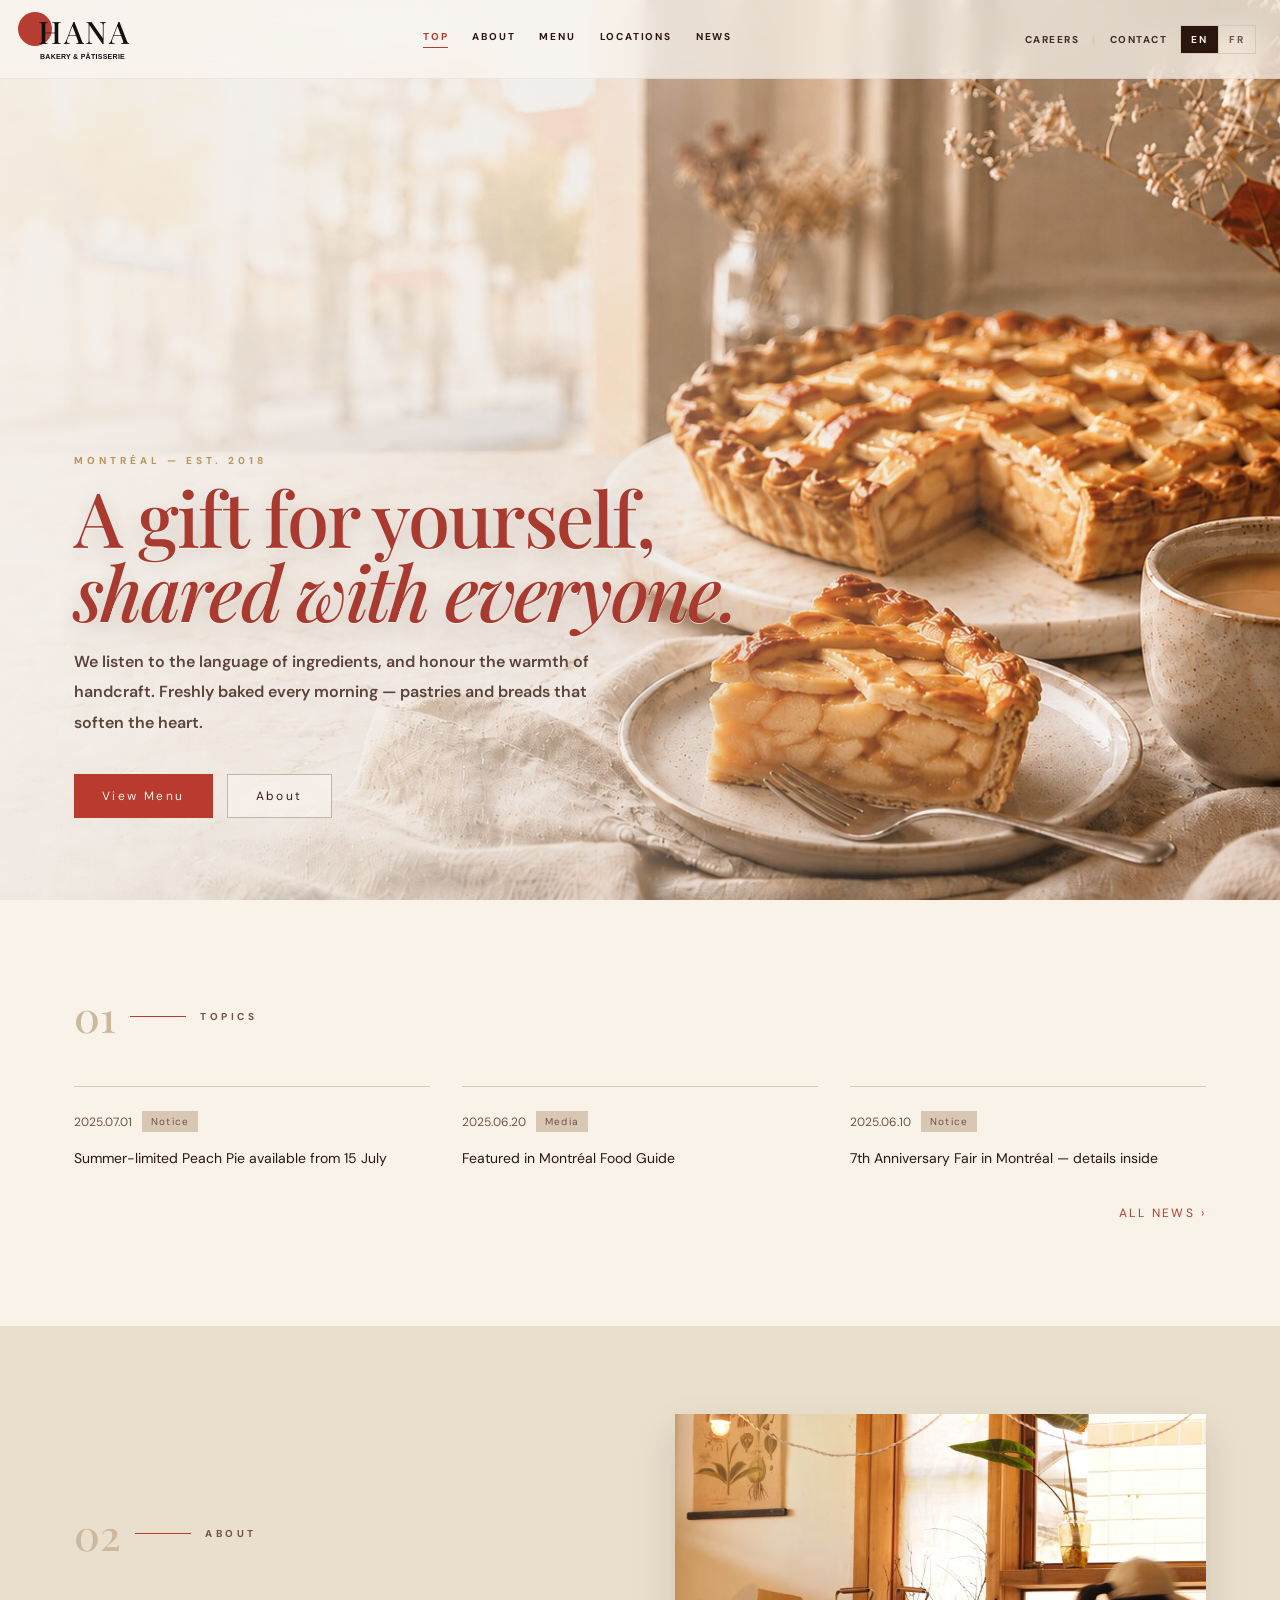
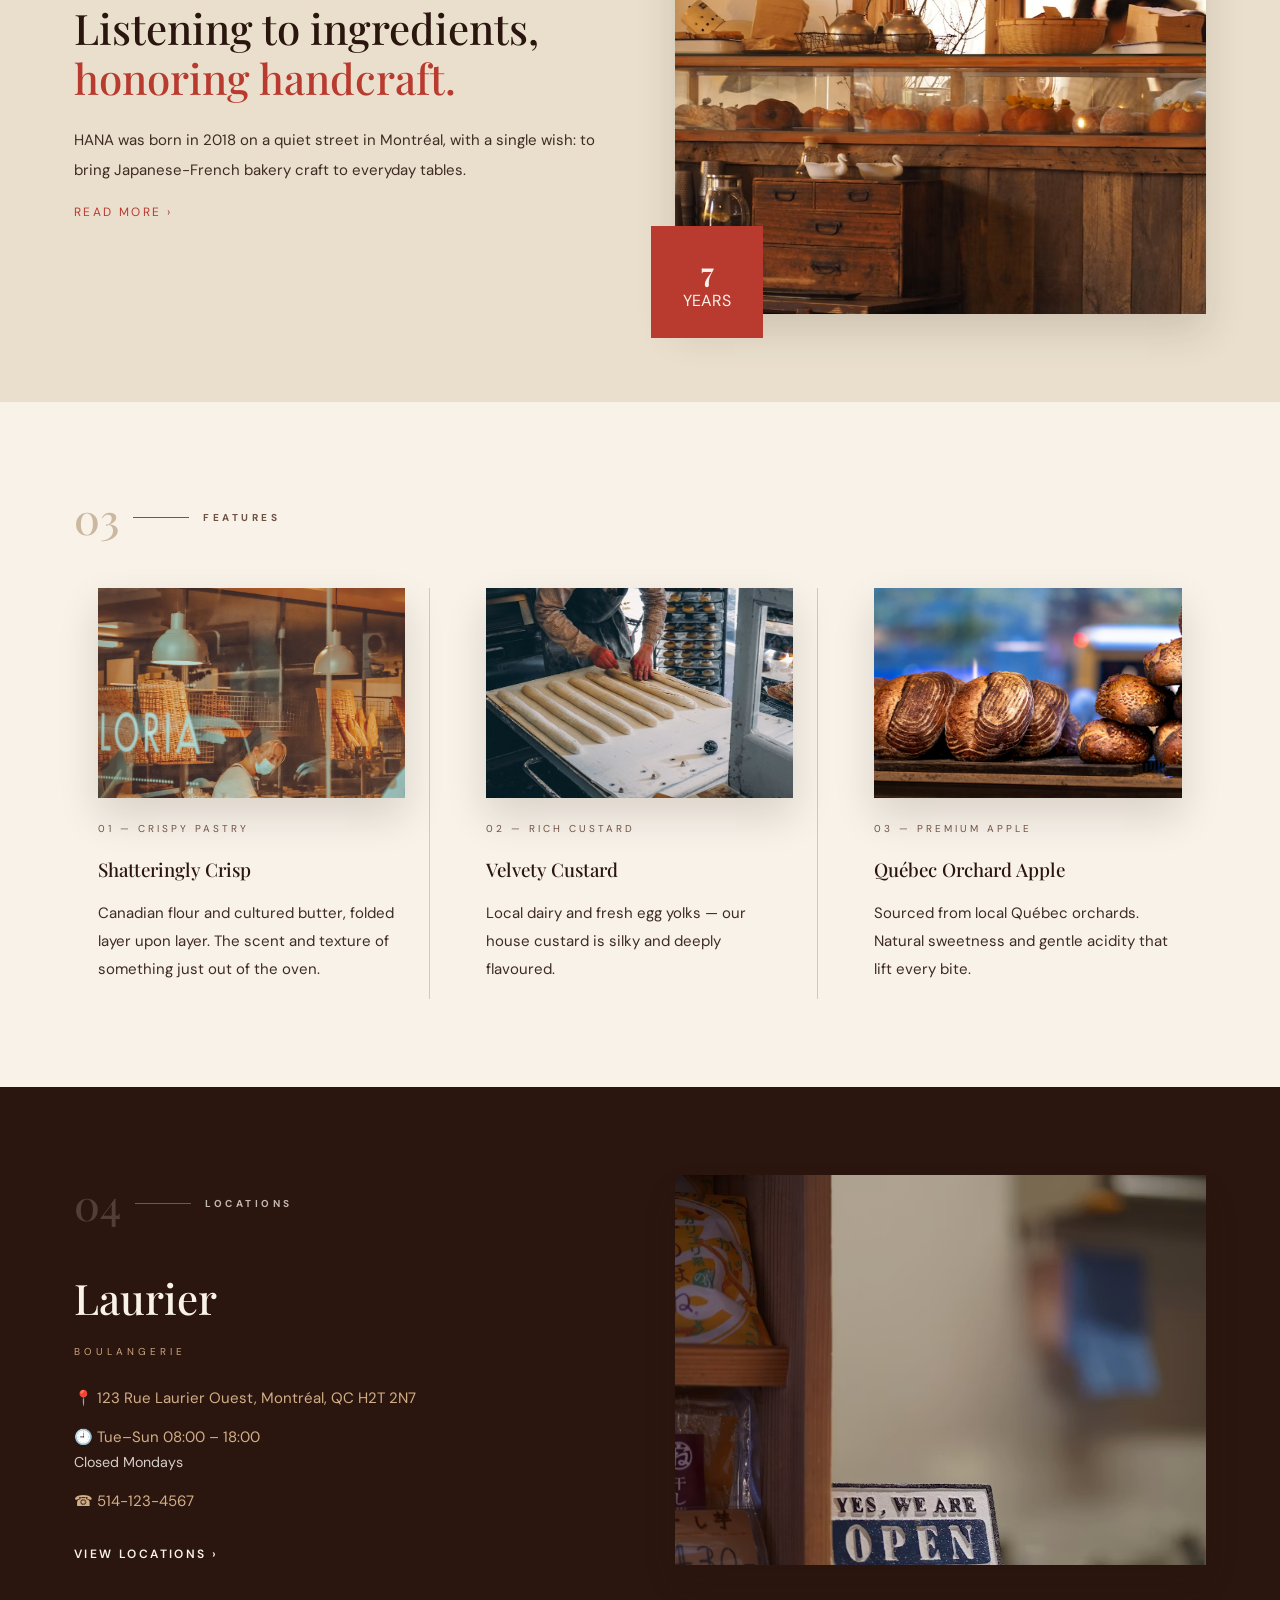
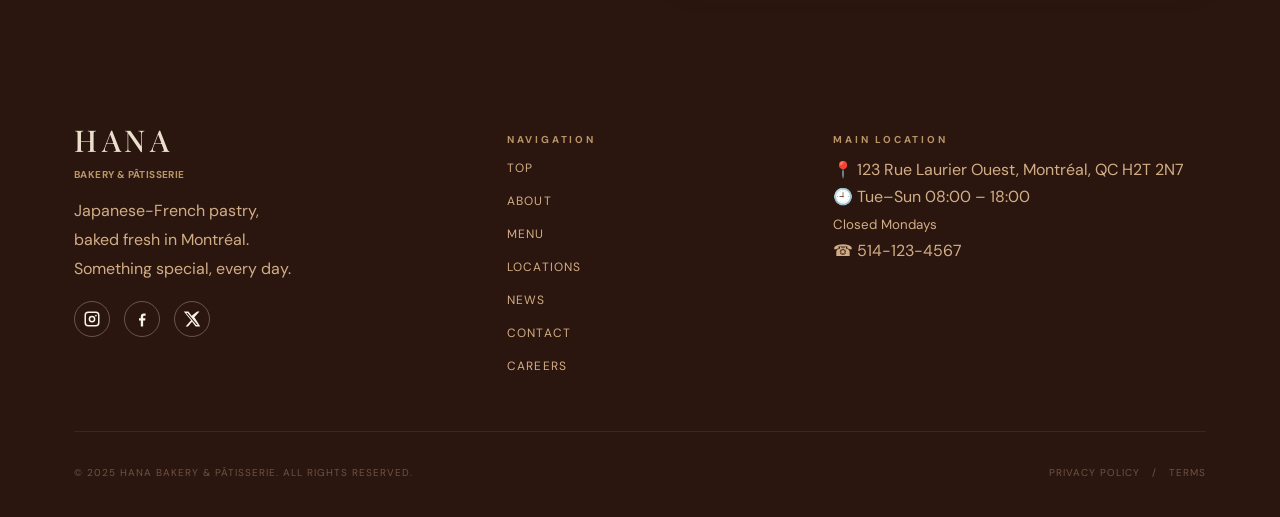
==== commit 4d62721f: "ロゴ変更" ====
--- a/index.html
+++ b/index.html
@@ -20,11 +20,11 @@
 <body>
   <header class="site-header" id="siteHeader">
     <div class="header-inner">
-      <a class="logo" href="index.html" aria-label="HANA home">
+      <a href="index.html" class="logo" aria-label="HANA Bakery & Pâtisserie">
         <span>HANA</span>
         <small>BAKERY &amp; PÂTISSERIE</small>
       </a>
-
+      
       <nav class="desktop-nav" aria-label="Main navigation">
         <a class="active" href="index.html">TOP</a>
         <a href="about.html">ABOUT</a>
--- a/css/style.css
+++ b/css/style.css
@@ -88,24 +88,53 @@
   gap: 22px;
 }
 .logo {
+  position: relative;
+  display: inline-block;
+  padding-left: 14px;
+  color: #111;
   line-height: 1;
-}
+  text-decoration: none;
+  isolation: isolate;
+}
+
+/* 左上の赤い円 */
+.logo::before {
+  content: "";
+  position: absolute;
+  top: -6px;
+  left: -6px;
+  z-index: -1;
+  width: 34px;
+  height: 34px;
+  background-color: #b83d33;
+  border-radius: 50%;
+}
+
+/* HANA */
 .logo span {
+  position: relative;
   display: block;
   font-family: "Playfair Display", Georgia, serif;
   font-size: 31px;
-  font-weight: 700;
-  letter-spacing: 0.15em;
-}
+  font-weight: 500;
+  line-height: 0.9;
+  letter-spacing: 0.06em;
+  white-space: nowrap;
+}
+
+/* BAKERY & PÂTISSERIE */
 .logo small {
   display: block;
-  margin-top: 6px;
-  color: #4a3027;
-  font-size: 11px;
+  margin-top: 8px;
+  margin-left: 2px;
+  color: #111;
+  font-family: Arial, Helvetica, sans-serif;
+  font-size: 7px;
   font-weight: 700;
-  letter-spacing: 0.22em;
-}
-.desktop-nav {
+  line-height: 1;
+  letter-spacing: 0.25em;
+  white-space: nowrap;
+}.desktop-nav {
   display: flex;
   align-items: center;
   gap: 24px;
